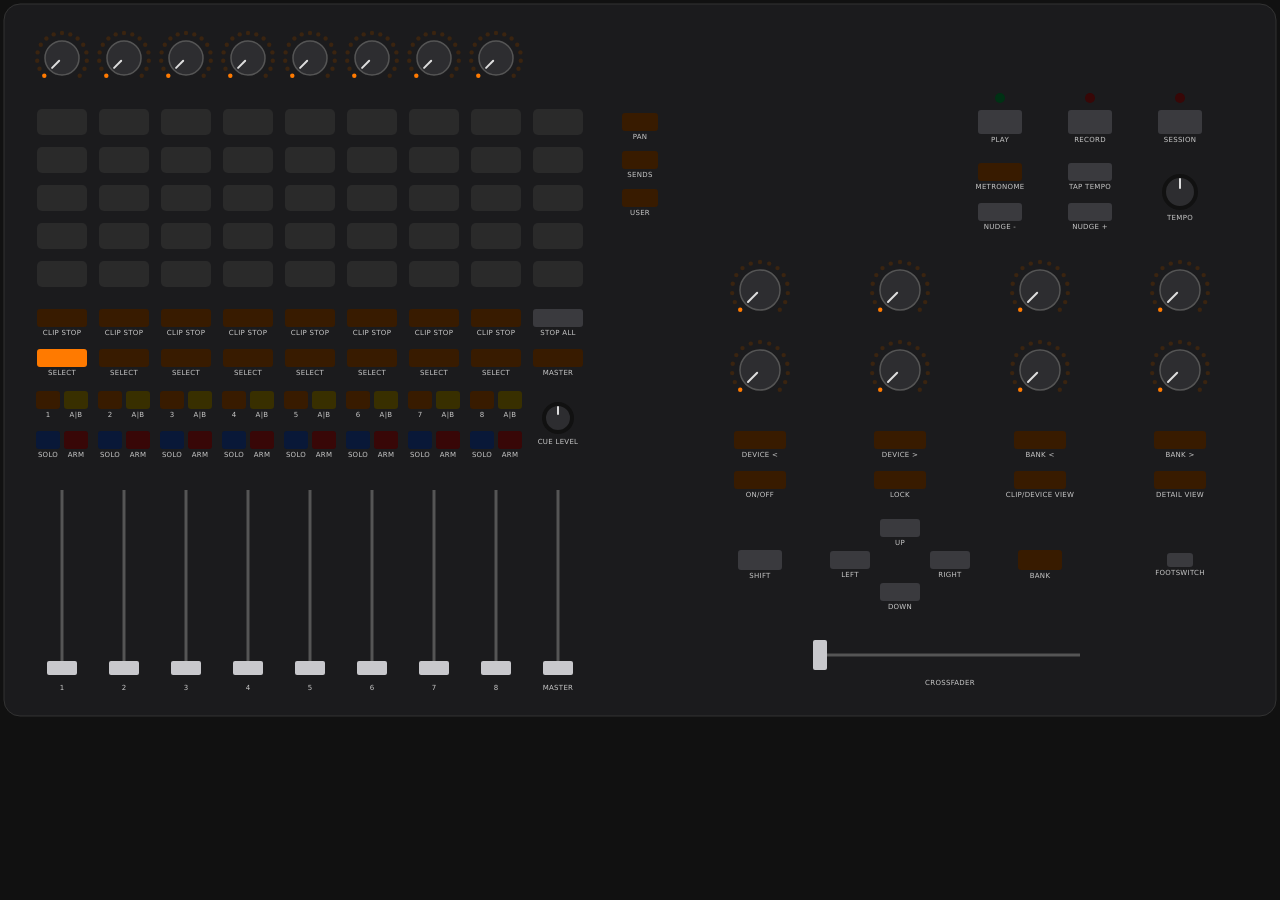
==== tools/apc40-sim/index.html @ 6cd75274 "feat(apc40-sim): SVG panel with pointer input Co-Authored-By: Claude Opus 5.5 <noreply@anthropic.com" ====
<!doctype html>
<html lang="en">
<head>
  <meta charset="utf-8">
  <meta name="viewport" content="width=device-width, initial-scale=1">
  <title>APC40 mkII Simulator</title>
  <link rel="stylesheet" href="style.css">
</head>
<body>
  <header id="bar"></header>
  <svg id="panel" viewBox="0 0 1280 720" xmlns="http://www.w3.org/2000/svg"></svg>
  <section id="monitor"></section>
  <script type="module" src="src/main.js"></script>
</body>
</html>
---- tools/apc40-sim/style.css ----
html, body { margin: 0; background: #111; color: #ddd; font-family: system-ui, sans-serif; }
body { overflow-x: hidden; }
#panel {
  display: block; width: 100%; height: auto; max-height: 100vh;
  user-select: none; -webkit-user-select: none; touch-action: none;
}
#panel .ctl { cursor: pointer; }
#panel .knob, #panel .vfader { cursor: ns-resize; }
#panel .hfader { cursor: ew-resize; }
#panel .lbl {
  font-size: 7px; letter-spacing: 0.04em; text-transform: uppercase; fill: #c8c8c8; pointer-events: none;
}
#panel .held .body { stroke: #fff; stroke-width: 2; }
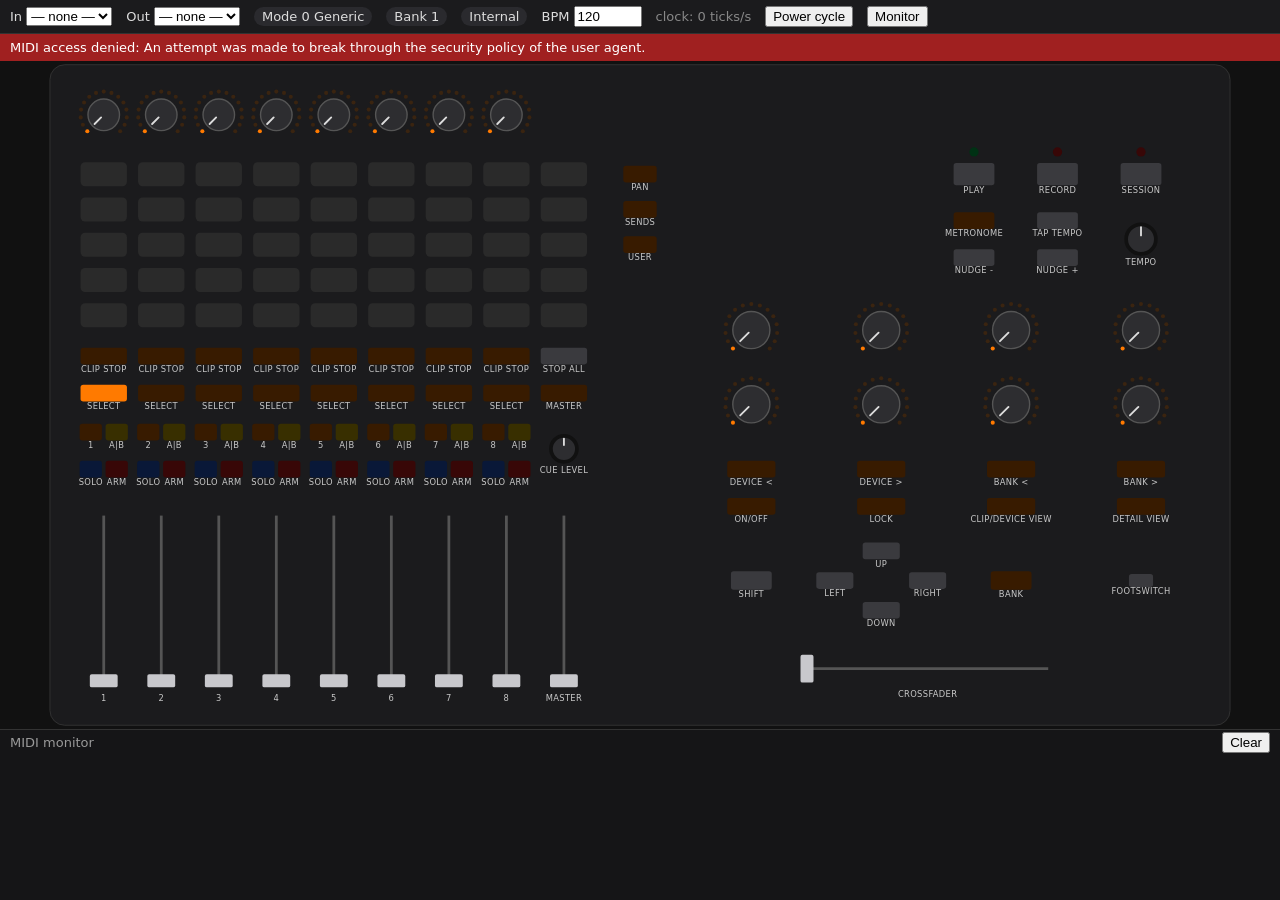
==== commit 8044c886: "feat(apc40-sim): Web MIDI wiring, monitor and setup docs Co-Authored-By: Claude Opus 5.5 <noreply@an" ====
--- a/tools/apc40-sim/index.html
+++ b/tools/apc40-sim/index.html
@@ -7,9 +7,23 @@
   <link rel="stylesheet" href="style.css">
 </head>
 <body>
-  <header id="bar"></header>
+  <header id="bar">
+    <label>In <select id="in"></select></label>
+    <label>Out <select id="out"></select></label>
+    <span id="mode" class="pill">Mode 0 Generic</span>
+    <span id="bank" class="pill">Bank 1</span>
+    <span id="src" class="pill">Internal</span>
+    <label>BPM <input id="bpm" type="number" min="20" max="300" step="1" value="120"></label>
+    <span id="tps" class="dim">clock: 0 ticks/s</span>
+    <button id="power" type="button">Power cycle</button>
+    <button id="toggle-mon" type="button">Monitor</button>
+  </header>
+  <div id="banner" hidden></div>
   <svg id="panel" viewBox="0 0 1280 720" xmlns="http://www.w3.org/2000/svg"></svg>
-  <section id="monitor"></section>
+  <section id="monitor">
+    <div class="mon-bar"><span>MIDI monitor</span><button id="clear" type="button">Clear</button></div>
+    <div id="log"></div>
+  </section>
   <script type="module" src="src/main.js"></script>
 </body>
 </html>
--- a/tools/apc40-sim/style.css
+++ b/tools/apc40-sim/style.css
@@ -1,13 +1,24 @@
-html, body { margin: 0; background: #111; color: #ddd; font-family: system-ui, sans-serif; }
-body { overflow-x: hidden; }
+html, body { height: 100%; margin: 0; background: #111; color: #ddd; font: 13px system-ui, sans-serif; }
+body { display: flex; flex-direction: column; overflow: hidden; }
+#bar { display: flex; flex-wrap: wrap; align-items: center; gap: 8px 14px; padding: 6px 10px; background: #1b1b1d; border-bottom: 1px solid #333; }
+#bar select { max-width: 200px; }
+#bar input[type=number] { width: 60px; }
+.pill { padding: 2px 8px; border-radius: 10px; background: #2a2a2e; }
+.dim { color: #888; }
+#banner { padding: 6px 10px; background: #a02020; color: #fff; }
 #panel {
-  display: block; width: 100%; height: auto; max-height: 100vh;
+  display: block; flex: 1 1 0; min-height: 0; width: 100%;
   user-select: none; -webkit-user-select: none; touch-action: none;
 }
 #panel .ctl { cursor: pointer; }
 #panel .knob, #panel .vfader { cursor: ns-resize; }
 #panel .hfader { cursor: ew-resize; }
 #panel .lbl {
-  font-size: 7px; letter-spacing: 0.04em; text-transform: uppercase; fill: #c8c8c8; pointer-events: none;
+  font-size: 9px; letter-spacing: 0.04em; text-transform: uppercase; fill: #c8c8c8; pointer-events: none;
 }
 #panel .held .body { stroke: #fff; stroke-width: 2; }
+#monitor { flex: none; height: 170px; display: flex; flex-direction: column; background: #151517; border-top: 1px solid #333; }
+#monitor.collapsed { display: none; }
+.mon-bar { display: flex; justify-content: space-between; align-items: center; padding: 2px 10px; color: #999; }
+#log { flex: 1; overflow-y: auto; padding: 0 10px; font: 12px ui-monospace, Consolas, monospace; white-space: pre; }
+#log .warn { background: #5a4a00; color: #ffe27a; }
